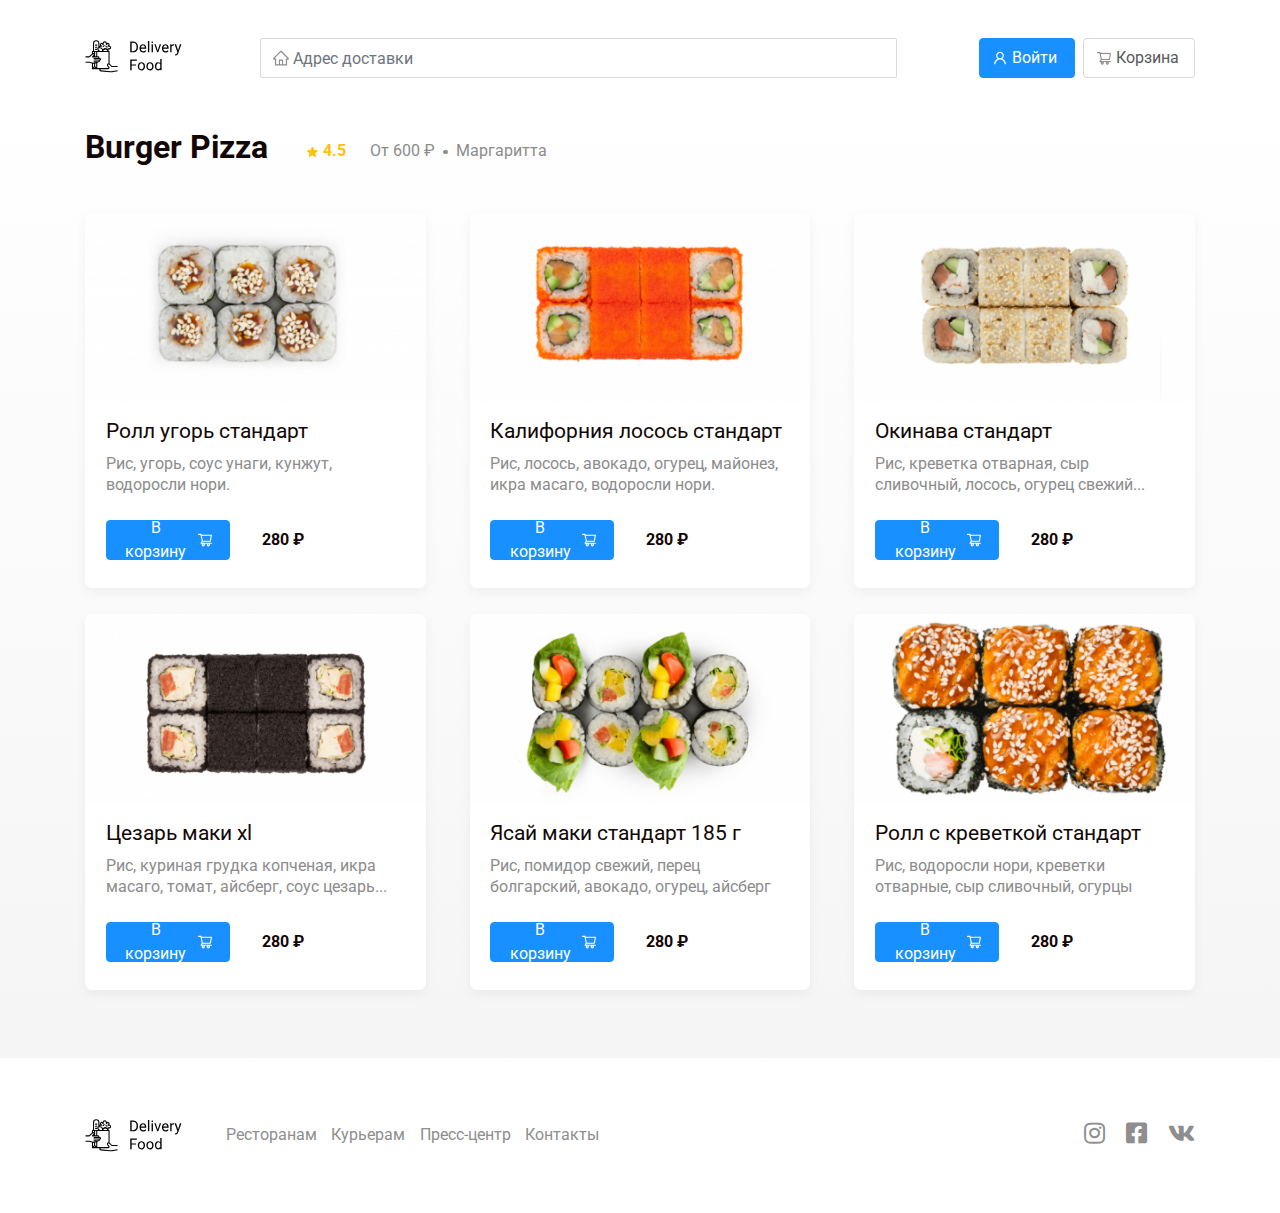
==== restaurant.html @ d3b2de1f "Merge pull request #4 from ilya-artdesigner/day3-two" ====
<!DOCTYPE html>
<html lang="en">
  <head>
    <meta charset="UTF-8" />
    <meta name="viewport" content="width=device-width, initial-scale=1.0" />
    <link
      rel="stylesheet"
      href="https://stackpath.bootstrapcdn.com/bootstrap/4.5.2/css/bootstrap.min.css"
    />
    <link rel="stylesheet" href="css/style.css" />
    <link
      href="https://fonts.googleapis.com/css2?family=Roboto:wght@400;700&display=swap"
      rel="stylesheet"
    />
    <link href="https://use.fontawesome.com/releases/v5.15.1/css/all.css" rel="stylesheet">
    <script
      src="https://code.jquery.com/jquery-3.5.1.slim.min.js"
      defer
    ></script>
    <script
      src="https://cdn.jsdelivr.net/npm/popper.js@1.16.1/dist/umd/popper.min.js"
      defer
    ></script>
    <script
      src="https://stackpath.bootstrapcdn.com/bootstrap/4.5.2/js/bootstrap.min.js"
      defer
    ></script>

    <title>Delivery food - доставка еды на дом</title>
  </head>
  <body>
    <article>
      <header class="container-xl">
        <div class="row">
          <div class="col">
            <nav class="d-flex flex-wrap justify-content-between menu">
              <a href="/" class="logo">
                <svg width="101" height="37" fill="none">
                  <path
                    d="M12.279 6.563h-2.14v1.07h2.14v-1.07zM12.279 8.702h-2.14v1.07h2.14v-1.07zM12.279 10.841h-2.14v1.07h2.14v-1.07zM19.766 7.098h-1.07a1.07 1.07 0 01-1.07 1.07v1.069a2.142 2.142 0 002.14-2.14zM22.44 9.771v-1.07a1.07 1.07 0 01-1.07-1.069H20.3a2.142 2.142 0 002.14 2.14z"
                    fill="#000"
                  />
                  <path
                    d="M28.055 33.05a10.17 10.17 0 01-2.738.123l-9.299-.846a.583.583 0 01.053-1.164h7.17a1.34 1.34 0 001.338-1.338v-.013c0-.28-.092-.554-.26-.779l-1.225-1.632a.603.603 0 01-.12-.36v-.091a.6.6 0 011.024-.424l2.342 2.341a.536.536 0 00.378.157h5.883v-1.07h-5.662l-2.184-2.185a1.701 1.701 0 00-.176-.152V13.515a.535.535 0 00-.535-.535h-.535v-1.604h.802a1.871 1.871 0 100-3.744h-.055a1.67 1.67 0 00-2.36-2.343 2.14 2.14 0 00-4.26 0 1.67 1.67 0 00-2.36 2.343h-.056c-.277 0-.552.062-.802.181v-2.32a3.209 3.209 0 10-6.418 0v7.487h-.534a.535.535 0 00-.535.535v2.352l-2.872 2.461H.513v1.07h3.744a.535.535 0 00.348-.129l3.1-2.657a1.76 1.76 0 011.143-.423.222.222 0 01.157.378l-1.918 1.918a.535.535 0 00.379.913h5.615a.267.267 0 010 .535H9.07a.535.535 0 000 1.07h5.615a.267.267 0 110 .534H9.07a.535.535 0 000 1.07h4.546a.267.267 0 010 .534H9.07a.535.535 0 100 1.07h2.64a.033.033 0 01.025.054.034.034 0 01-.02.012l-3.673.46-3.638-1.04a.534.534 0 00-.147-.02H.513v1.069h3.669l2.749.785v5.097h.001a.53.53 0 00.534.535h7.059a1.652 1.652 0 001.396 2.23l9.299.845a11.139 11.139 0 003.026-.135l4.45-.809-.19-1.052-4.451.809zM13.348 10.841a.535.535 0 01.535-.535h1.07a2.141 2.141 0 012.139 2.14.536.536 0 01-.535.534h-1.07a2.141 2.141 0 01-2.139-2.139zm1.872-2.14h1.337a.535.535 0 00.378-.912l-.802-.802a.599.599 0 11.848-.848l.802.802a.535.535 0 00.913-.378v-1.07a1.07 1.07 0 012.14 0v1.07a.535.535 0 00.912.378l.802-.802a.6.6 0 01.848.848l-.802.802a.534.534 0 00.378.913h1.337a.802.802 0 010 1.604h-1.337a.534.534 0 00-.534.535v.285a3.202 3.202 0 00-4.481.199 3.214 3.214 0 00-3.006-2.088h-.488a.804.804 0 01.755-.535zm7.152 4.28h-4.143a2.14 2.14 0 014.143 0zM9.07 5.492a2.14 2.14 0 114.278 0V9.33a1.607 1.607 0 00-1.07 1.512c0 .79.292 1.552.82 2.14H9.07V5.492zm1.07 8.557h1.07v4.278h-1.07V14.05zm-1.292 1.07c-.287 0-.573.044-.848.13v-1.2h1.07v1.09a1.295 1.295 0 00-.222-.02zm.222 2.895v.313h-.313l.313-.313zm1.07 7.537l1.07-.134v3.92l-1.07-1.07v-2.716zm-2.073.26l1.003-.126v2.582L8 29.338v-3.523a.545.545 0 00.067-.004zm.69 4.282l.848-.849.848.849H8.757zm3.522-4.906a1.104 1.104 0 00.534-.944v-.033h.803a1.338 1.338 0 001.305-1.625 1.337 1.337 0 00-.236-2.653h-.294a1.338 1.338 0 00-1.31-1.605h-.802V14.05h11.23v11.232a1.671 1.671 0 00-1.604 1.668v.091c0 .362.118.713.334 1.002l1.225 1.632a.23.23 0 01.046.137v.013a.268.268 0 01-.268.269H12.279v-4.906zM45.238 14.284V3.62h3.01c.928 0 1.748.205 2.461.616.713.41 1.262.993 1.648 1.75.39.757.588 1.626.593 2.607v.682c0 1.005-.195 1.887-.586 2.644a4.068 4.068 0 01-1.662 1.743c-.718.405-1.555.613-2.512.622h-2.952zm1.406-9.506v8.357h1.48c1.084 0 1.926-.337 2.526-1.011.606-.674.909-1.634.909-2.879v-.622c0-1.211-.286-2.151-.857-2.82-.567-.674-1.372-1.016-2.417-1.025h-1.641zm11.514 9.653c-1.075 0-1.949-.352-2.622-1.055-.674-.708-1.011-1.653-1.011-2.834v-.25c0-.785.149-1.486.447-2.101.302-.62.722-1.104 1.26-1.45a3.17 3.17 0 011.757-.528c1.03 0 1.831.34 2.403 1.018.57.679.856 1.65.856 2.915v.564H55.88c.02.781.246 1.414.681 1.897.44.479.996.718 1.67.718.478 0 .884-.098 1.216-.293.332-.195.622-.454.871-.776l.828.644c-.664 1.02-1.66 1.53-2.988 1.53zm-.169-7.105c-.547 0-1.006.2-1.377.601-.37.395-.6.952-.688 1.67h3.97v-.103c-.04-.688-.225-1.22-.557-1.596-.332-.381-.781-.572-1.348-.572zm6.306 6.958H62.94V3.034h1.355v11.25zm3.648 0h-1.355V6.36h1.355v7.924zM66.478 4.258c0-.22.066-.406.198-.557.136-.151.337-.227.6-.227.264 0 .464.076.601.227a.8.8 0 01.205.557c0 .22-.068.402-.205.549-.137.146-.337.22-.6.22-.264 0-.465-.074-.601-.22a.79.79 0 01-.198-.55zm6.255 8.188l1.963-6.086h1.384l-2.842 7.924h-1.032L69.335 6.36h1.384l2.014 6.086zm7.837 1.985c-1.074 0-1.948-.352-2.622-1.055-.674-.708-1.011-1.653-1.011-2.834v-.25c0-.785.149-1.486.447-2.101.302-.62.722-1.104 1.26-1.45a3.169 3.169 0 011.757-.528c1.03 0 1.831.34 2.403 1.018.571.679.857 1.65.857 2.915v.564h-5.369c.02.781.247 1.414.681 1.897.44.479.996.718 1.67.718.479 0 .884-.098 1.216-.293.332-.195.622-.454.872-.776l.827.644c-.664 1.02-1.66 1.53-2.988 1.53zM80.4 7.326c-.546 0-1.005.2-1.377.601-.37.395-.6.952-.688 1.67h3.97v-.103c-.04-.688-.225-1.22-.557-1.596-.332-.381-.781-.572-1.348-.572zm8.665.25a4.06 4.06 0 00-.667-.052c-.888 0-1.491.379-1.809 1.135v5.625h-1.355V6.36h1.319l.022.915c.444-.708 1.074-1.062 1.89-1.062.263 0 .463.034.6.103v1.26zm3.977 4.724l1.846-5.94h1.45l-3.186 9.147c-.493 1.319-1.277 1.978-2.351 1.978l-.257-.022-.505-.095v-1.099l.366.03c.46 0 .816-.093 1.07-.279.258-.185.47-.525.637-1.018l.3-.806-2.827-7.836h1.48l1.977 5.94zM51.119 27.575h-4.475v4.71h-1.406V21.62h6.606v1.158h-5.2v3.647h4.475v1.15zm1.677.674c0-.777.152-1.475.455-2.095.307-.62.732-1.099 1.274-1.436.547-.336 1.17-.505 1.868-.505 1.079 0 1.95.374 2.614 1.12.67.748 1.004 1.741 1.004 2.982v.095c0 .771-.15 1.465-.447 2.08a3.338 3.338 0 01-1.267 1.428c-.547.342-1.177.513-1.89.513-1.074 0-1.946-.374-2.614-1.12-.665-.748-.997-1.737-.997-2.967v-.095zm1.363.16c0 .88.202 1.585.608 2.118.41.532.957.798 1.64.798.689 0 1.236-.269 1.64-.806.406-.542.609-1.299.609-2.27 0-.87-.208-1.572-.623-2.11-.41-.542-.957-.813-1.64-.813-.67 0-1.209.267-1.62.799-.41.532-.614 1.294-.614 2.285zm7.192-.16c0-.777.151-1.475.454-2.095.308-.62.733-1.099 1.275-1.436.547-.336 1.169-.505 1.867-.505 1.08 0 1.95.374 2.615 1.12.669.748 1.003 1.741 1.003 2.982v.095c0 .771-.148 1.465-.446 2.08a3.338 3.338 0 01-1.267 1.428c-.547.342-1.177.513-1.89.513-1.074 0-1.946-.374-2.615-1.12-.664-.748-.996-1.737-.996-2.967v-.095zm1.362.16c0 .88.203 1.585.608 2.118.41.532.957.798 1.64.798.69 0 1.236-.269 1.642-.806.405-.542.607-1.299.607-2.27 0-.87-.207-1.572-.622-2.11-.41-.542-.957-.813-1.64-.813-.67 0-1.21.267-1.62.799-.41.532-.615 1.294-.615 2.285zm7.222-.153c0-1.216.288-2.192.864-2.93.576-.742 1.33-1.113 2.263-1.113.928 0 1.663.317 2.205.952v-4.13h1.355v11.25h-1.245l-.066-.85c-.542.664-1.296.996-2.263.996-.918 0-1.668-.376-2.249-1.128-.576-.752-.864-1.733-.864-2.944v-.103zm1.355.154c0 .898.186 1.601.557 2.11.37.507.884.761 1.538.761.86 0 1.487-.386 1.882-1.157v-3.64c-.405-.748-1.028-1.121-1.868-1.121-.664 0-1.181.256-1.552.769s-.557 1.272-.557 2.278z"
                    fill="#000"
                  />
                </svg>
              </a>
              <input
                class="form-control input input-address"
                type="text"
                placeholder="Адрес доставки"
              />
              <div class="d-flex justify-content-between">
                <button class="btn btn-primary">
                  <img src="./img/user.svg" alt="user-icon" class="icon" /><span class="btn-caption">Войти</span>
                </button>
                <button class="btn btn-outline-secondary">
                  <img
                    src="./img/cart.svg"
                    alt="cart-icon"
                    class="icon"
                  /><span class="btn-caption">Корзина</span>
                </button>
              </div>
            </nav>
          </div>
        </div>
      </header>
      <main>
        <div class="container-xl">
          <div class="row">
            <div class="col">
              <section class="restaurants">
                <header class="d-flex flex-wrap align-items-center restaurant-menu">
                  <h1>Burger Pizza</h1>
                  <span class="d-flex align-items-center rating">
                    <img src="./img/star.svg" alt="star" />
                    4.5
                  </span>     
                  <span class="price">От 600 ₽</span>
                  <p class="category">Маргаритта</p>   
                </header>
                <section class="cards d-flex flex-wrap justify-content-between">
                  <article class="item-card">
                    <img class="good-img" src="./img/menu-card-1.png" alt="" />
                    <div class="item-box">
                      <header class="d-flex flex-column">
                        <h2 class="good-name">Ролл угорь стандарт</h2>
                        <p class="good-descr">Рис, угорь, соус унаги, кунжут, водоросли нори.</p>
                      </header>
                      <section class="d-flex flex-wrap align-items-center goods-info">
                        <button class="btn btn-primary">В корзину <img src="./img/cart-alt.svg" alt="cart-icon" class="icon" /></button>
                        <span class="menu-price">280 ₽</span>
                      </section>
                    </div>
                  </article>
                  <article class="item-card">
                    <img class="good-img" src="./img/menu-card-2.png" alt="" />
                    <div class="item-box">
                      <header class="d-flex flex-column">
                        <h2 class="good-name">Калифорния лосось стандарт</h2>
                        <p class="good-descr">Рис, лосось, авокадо, огурец, майонез, икра масаго, водоросли нори.</p>
                      </header>
                      <section class="d-flex flex-wrap align-items-center goods-info">
                        <button class="btn btn-primary">В корзину <img src="./img/cart-alt.svg" alt="cart-icon" class="icon" /></button>
                        <span class="menu-price">280 ₽</span>
                      </section>
                    </div>
                  </article>
                  <article class="item-card">
                    <img class="good-img" src="./img/menu-card-3.png" alt="" />
                    <div class="item-box">
                      <header class="d-flex flex-column">
                        <h2 class="good-name">Окинава стандарт</h2>
                        <p class="good-descr">Рис, креветка отварная, сыр сливочный, лосось, огурец свежий...</p>
                      </header>
                      <section class="d-flex flex-wrap align-items-center goods-info">
                        <button class="btn btn-primary">В корзину <img src="./img/cart-alt.svg" alt="cart-icon" class="icon" /></button>
                        <span class="menu-price">280 ₽</span>
                      </section>
                    </div>
                  </article>
                  <article class="item-card">
                    <img class="good-img" src="./img/menu-card-4.png" alt="" />
                    <div class="item-box">
                      <header class="d-flex flex-column">
                        <h2 class="good-name">Цезарь маки хl</h2>
                        <p class="good-descr">Рис, куриная грудка копченая, икра масаго, томат, айсберг, соус цезарь...</p>
                      </header>
                      <section class="d-flex flex-wrap align-items-center goods-info">
                        <button class="btn btn-primary">В корзину <img src="./img/cart-alt.svg" alt="cart-icon" class="icon" /></button>
                        <span class="menu-price">280 ₽</span>
                      </section>
                    </div>
                  </article>
                  <article class="item-card">
                    <img class="good-img" src="./img/menu-card-5.png" alt="" />
                    <div class="item-box">
                      <header class="d-flex flex-column">
                        <h2 class="good-name">Ясай маки стандарт 185 г</h2>
                        <p class="good-descr">Рис, помидор свежий, перец болгарский, авокадо, огурец, айсберг</p>
                      </header>
                      <section class="d-flex flex-wrap align-items-center goods-info">
                        <button class="btn btn-primary">В корзину <img src="./img/cart-alt.svg" alt="cart-icon" class="icon" /></button>
                        <span class="menu-price">280 ₽</span>
                      </section>
                    </div>
                  </article>
                  <article class="item-card">
                    <img class="good-img" src="./img/menu-card-6.png" alt="" />
                    <div class="item-box">
                      <header class="d-flex flex-column">
                        <h2 class="good-name">Ролл с креветкой стандарт</h2>
                        <p class="good-descr">Рис, водоросли нори, креветки отварные, сыр сливочный, огурцы</p>
                      </header>
                      <section class="d-flex flex-wrap align-items-center goods-info">
                        <button class="btn btn-primary">В корзину <img src="./img/cart-alt.svg" alt="cart-icon" class="icon" /></button>
                        <span class="menu-price">280 ₽</span>
                      </section>
                    </div>
                  </article>
                </section>
              </section>
            </div>
          </div>
        </div>
      </main>
      <footer class="container-xl">
        <div class="row">
          <div class="col">
            <div class="d-flex flex-wrap justify-content-between align-items-center">
              <nav class="d-inline-flex flex-wrap align-items-center footer-nav">
                <a href="/" class="logo">
                  <svg width="101" height="37" fill="none">
                    <path
                      d="M12.279 6.563h-2.14v1.07h2.14v-1.07zM12.279 8.702h-2.14v1.07h2.14v-1.07zM12.279 10.841h-2.14v1.07h2.14v-1.07zM19.766 7.098h-1.07a1.07 1.07 0 01-1.07 1.07v1.069a2.142 2.142 0 002.14-2.14zM22.44 9.771v-1.07a1.07 1.07 0 01-1.07-1.069H20.3a2.142 2.142 0 002.14 2.14z"
                      fill="#000" />
                    <path
                      d="M28.055 33.05a10.17 10.17 0 01-2.738.123l-9.299-.846a.583.583 0 01.053-1.164h7.17a1.34 1.34 0 001.338-1.338v-.013c0-.28-.092-.554-.26-.779l-1.225-1.632a.603.603 0 01-.12-.36v-.091a.6.6 0 011.024-.424l2.342 2.341a.536.536 0 00.378.157h5.883v-1.07h-5.662l-2.184-2.185a1.701 1.701 0 00-.176-.152V13.515a.535.535 0 00-.535-.535h-.535v-1.604h.802a1.871 1.871 0 100-3.744h-.055a1.67 1.67 0 00-2.36-2.343 2.14 2.14 0 00-4.26 0 1.67 1.67 0 00-2.36 2.343h-.056c-.277 0-.552.062-.802.181v-2.32a3.209 3.209 0 10-6.418 0v7.487h-.534a.535.535 0 00-.535.535v2.352l-2.872 2.461H.513v1.07h3.744a.535.535 0 00.348-.129l3.1-2.657a1.76 1.76 0 011.143-.423.222.222 0 01.157.378l-1.918 1.918a.535.535 0 00.379.913h5.615a.267.267 0 010 .535H9.07a.535.535 0 000 1.07h5.615a.267.267 0 110 .534H9.07a.535.535 0 000 1.07h4.546a.267.267 0 010 .534H9.07a.535.535 0 100 1.07h2.64a.033.033 0 01.025.054.034.034 0 01-.02.012l-3.673.46-3.638-1.04a.534.534 0 00-.147-.02H.513v1.069h3.669l2.749.785v5.097h.001a.53.53 0 00.534.535h7.059a1.652 1.652 0 001.396 2.23l9.299.845a11.139 11.139 0 003.026-.135l4.45-.809-.19-1.052-4.451.809zM13.348 10.841a.535.535 0 01.535-.535h1.07a2.141 2.141 0 012.139 2.14.536.536 0 01-.535.534h-1.07a2.141 2.141 0 01-2.139-2.139zm1.872-2.14h1.337a.535.535 0 00.378-.912l-.802-.802a.599.599 0 11.848-.848l.802.802a.535.535 0 00.913-.378v-1.07a1.07 1.07 0 012.14 0v1.07a.535.535 0 00.912.378l.802-.802a.6.6 0 01.848.848l-.802.802a.534.534 0 00.378.913h1.337a.802.802 0 010 1.604h-1.337a.534.534 0 00-.534.535v.285a3.202 3.202 0 00-4.481.199 3.214 3.214 0 00-3.006-2.088h-.488a.804.804 0 01.755-.535zm7.152 4.28h-4.143a2.14 2.14 0 014.143 0zM9.07 5.492a2.14 2.14 0 114.278 0V9.33a1.607 1.607 0 00-1.07 1.512c0 .79.292 1.552.82 2.14H9.07V5.492zm1.07 8.557h1.07v4.278h-1.07V14.05zm-1.292 1.07c-.287 0-.573.044-.848.13v-1.2h1.07v1.09a1.295 1.295 0 00-.222-.02zm.222 2.895v.313h-.313l.313-.313zm1.07 7.537l1.07-.134v3.92l-1.07-1.07v-2.716zm-2.073.26l1.003-.126v2.582L8 29.338v-3.523a.545.545 0 00.067-.004zm.69 4.282l.848-.849.848.849H8.757zm3.522-4.906a1.104 1.104 0 00.534-.944v-.033h.803a1.338 1.338 0 001.305-1.625 1.337 1.337 0 00-.236-2.653h-.294a1.338 1.338 0 00-1.31-1.605h-.802V14.05h11.23v11.232a1.671 1.671 0 00-1.604 1.668v.091c0 .362.118.713.334 1.002l1.225 1.632a.23.23 0 01.046.137v.013a.268.268 0 01-.268.269H12.279v-4.906zM45.238 14.284V3.62h3.01c.928 0 1.748.205 2.461.616.713.41 1.262.993 1.648 1.75.39.757.588 1.626.593 2.607v.682c0 1.005-.195 1.887-.586 2.644a4.068 4.068 0 01-1.662 1.743c-.718.405-1.555.613-2.512.622h-2.952zm1.406-9.506v8.357h1.48c1.084 0 1.926-.337 2.526-1.011.606-.674.909-1.634.909-2.879v-.622c0-1.211-.286-2.151-.857-2.82-.567-.674-1.372-1.016-2.417-1.025h-1.641zm11.514 9.653c-1.075 0-1.949-.352-2.622-1.055-.674-.708-1.011-1.653-1.011-2.834v-.25c0-.785.149-1.486.447-2.101.302-.62.722-1.104 1.26-1.45a3.17 3.17 0 011.757-.528c1.03 0 1.831.34 2.403 1.018.57.679.856 1.65.856 2.915v.564H55.88c.02.781.246 1.414.681 1.897.44.479.996.718 1.67.718.478 0 .884-.098 1.216-.293.332-.195.622-.454.871-.776l.828.644c-.664 1.02-1.66 1.53-2.988 1.53zm-.169-7.105c-.547 0-1.006.2-1.377.601-.37.395-.6.952-.688 1.67h3.97v-.103c-.04-.688-.225-1.22-.557-1.596-.332-.381-.781-.572-1.348-.572zm6.306 6.958H62.94V3.034h1.355v11.25zm3.648 0h-1.355V6.36h1.355v7.924zM66.478 4.258c0-.22.066-.406.198-.557.136-.151.337-.227.6-.227.264 0 .464.076.601.227a.8.8 0 01.205.557c0 .22-.068.402-.205.549-.137.146-.337.22-.6.22-.264 0-.465-.074-.601-.22a.79.79 0 01-.198-.55zm6.255 8.188l1.963-6.086h1.384l-2.842 7.924h-1.032L69.335 6.36h1.384l2.014 6.086zm7.837 1.985c-1.074 0-1.948-.352-2.622-1.055-.674-.708-1.011-1.653-1.011-2.834v-.25c0-.785.149-1.486.447-2.101.302-.62.722-1.104 1.26-1.45a3.169 3.169 0 011.757-.528c1.03 0 1.831.34 2.403 1.018.571.679.857 1.65.857 2.915v.564h-5.369c.02.781.247 1.414.681 1.897.44.479.996.718 1.67.718.479 0 .884-.098 1.216-.293.332-.195.622-.454.872-.776l.827.644c-.664 1.02-1.66 1.53-2.988 1.53zM80.4 7.326c-.546 0-1.005.2-1.377.601-.37.395-.6.952-.688 1.67h3.97v-.103c-.04-.688-.225-1.22-.557-1.596-.332-.381-.781-.572-1.348-.572zm8.665.25a4.06 4.06 0 00-.667-.052c-.888 0-1.491.379-1.809 1.135v5.625h-1.355V6.36h1.319l.022.915c.444-.708 1.074-1.062 1.89-1.062.263 0 .463.034.6.103v1.26zm3.977 4.724l1.846-5.94h1.45l-3.186 9.147c-.493 1.319-1.277 1.978-2.351 1.978l-.257-.022-.505-.095v-1.099l.366.03c.46 0 .816-.093 1.07-.279.258-.185.47-.525.637-1.018l.3-.806-2.827-7.836h1.48l1.977 5.94zM51.119 27.575h-4.475v4.71h-1.406V21.62h6.606v1.158h-5.2v3.647h4.475v1.15zm1.677.674c0-.777.152-1.475.455-2.095.307-.62.732-1.099 1.274-1.436.547-.336 1.17-.505 1.868-.505 1.079 0 1.95.374 2.614 1.12.67.748 1.004 1.741 1.004 2.982v.095c0 .771-.15 1.465-.447 2.08a3.338 3.338 0 01-1.267 1.428c-.547.342-1.177.513-1.89.513-1.074 0-1.946-.374-2.614-1.12-.665-.748-.997-1.737-.997-2.967v-.095zm1.363.16c0 .88.202 1.585.608 2.118.41.532.957.798 1.64.798.689 0 1.236-.269 1.64-.806.406-.542.609-1.299.609-2.27 0-.87-.208-1.572-.623-2.11-.41-.542-.957-.813-1.64-.813-.67 0-1.209.267-1.62.799-.41.532-.614 1.294-.614 2.285zm7.192-.16c0-.777.151-1.475.454-2.095.308-.62.733-1.099 1.275-1.436.547-.336 1.169-.505 1.867-.505 1.08 0 1.95.374 2.615 1.12.669.748 1.003 1.741 1.003 2.982v.095c0 .771-.148 1.465-.446 2.08a3.338 3.338 0 01-1.267 1.428c-.547.342-1.177.513-1.89.513-1.074 0-1.946-.374-2.615-1.12-.664-.748-.996-1.737-.996-2.967v-.095zm1.362.16c0 .88.203 1.585.608 2.118.41.532.957.798 1.64.798.69 0 1.236-.269 1.642-.806.405-.542.607-1.299.607-2.27 0-.87-.207-1.572-.622-2.11-.41-.542-.957-.813-1.64-.813-.67 0-1.21.267-1.62.799-.41.532-.615 1.294-.615 2.285zm7.222-.153c0-1.216.288-2.192.864-2.93.576-.742 1.33-1.113 2.263-1.113.928 0 1.663.317 2.205.952v-4.13h1.355v11.25h-1.245l-.066-.85c-.542.664-1.296.996-2.263.996-.918 0-1.668-.376-2.249-1.128-.576-.752-.864-1.733-.864-2.944v-.103zm1.355.154c0 .898.186 1.601.557 2.11.37.507.884.761 1.538.761.86 0 1.487-.386 1.882-1.157v-3.64c-.405-.748-1.028-1.121-1.868-1.121-.664 0-1.181.256-1.552.769s-.557 1.272-.557 2.278z"
                      fill="#000" />
                  </svg>
                </a>
                <ul class="d-inline-flex nav-links">
                  <li>
                    <a class="nav-link" href="#"  role="button">Ресторанам</a>
                  </li>
                  <li>
                    <a class="nav-link" href="#" role="button">Курьерам</a>
                  </li>
                  <li>
                    <a class="nav-link" href="#" role="button">Пресс-центр</a>
                  </li>
                  <li>
                    <a class="nav-link" href="#" role="button">Контакты</a>
                  </li>
                </ul>
              </nav>
              <div class="d-flex justify-content-between social">
                <a href="https://www.instagram.com/" target="_blank"><i class="fab fa-instagram"></i></a>
                <a href="https://www.facebook.com/" target="_blank"><i class="fab fa-facebook-square"></i></a>
                <a href="https://vk.com/" target="_blank"><i class="fab fa-vk"></i></a>
              </div>
            </div>
          </div>
        </div>
      </footer>
    </article>
  </body>
</html>
---- css/style.css ----
* {
  box-sizing: border-box;
}

.body {
  font-size: 18px;
  font-family: "Roboto", sans-serif;
}

p {
  margin: 0;
}

.item-card a {
  text-decoration: none;
}

.menu {
  margin-top: 2.4rem;
}

.input {
  color: #bfbfbf;
  background: #ffffff;
  border: 0.06rem solid #d9d9d9;
  box-sizing: border-box;
  border-radius: 0.12rem;
  font-size: 1rem;
  line-height: 1.5rem;
  padding-left: 2rem;
  padding-right: 0.75rem;
}

.input-address {
  height: 2.5rem;
  flex: 0.8;
  background: url("../img/home.svg") left 0.68rem center no-repeat;
}

.btn {
  margin-left: 0.5rem;
  display: flex;
  align-items: center;
}

.input:focus {
  color: #343a40;
  box-shadow: none;
  border-color: #d9d9d9;
}

.btn-primary {
  width: 6rem;
  height: 2.5rem;
  background-color: #1890ff;
  border-color: #1890ff;
}

.btn-primary:hover,
.btn-primary:active,
.btn-primary:focus {
  background-color: #1890ff;
  border-color: #1890ff;
  color: #ffffff;
  box-shadow: none;
}

.btn-outline-secondary {
  border-color: #d9d9d9;
  background-color: inherit;
  width: 7rem;
  height: 2.5rem;
  color: #595959;
}

.btn-outline-secondary:hover,
.btn-outline-secondary:active,
.btn-outline-secondary:focus {
  background-color: inherit;
  border-color: #d9d9d9;
  color: #595959;
  box-shadow: none;
}

main:first-of-type {
  background: linear-gradient(
    180deg,
    rgba(245, 245, 245, 0) 1.04%,
    #f5f5f5 100%
  );
}

.icon {
  padding-right: 0.25rem;
}

.promo {
  display: block;
  margin-top: 2.2rem;
  height: 16.6rem;
  background: #fff1b8 url("../img/banner.png") no-repeat center right -12.5rem /
    45rem;
  color: #302c34;
  border-radius: 0.5rem;
}

.promo-text {
  padding: 3.7rem 0 3.7rem 3.8rem;
}

.promo-text h1 {
  font-size: 2.1rem;
  margin-bottom: 0.8rem;
  font-weight: 700;
  line-height: 2.5rem;
  width: 24rem;
}

.promo-text p {
  font-size: 1.3rem;
  line-height: 1.5rem;
  font-weight: 400;
  width: 27rem;
}

.restaurants {
  margin-top: 3.1rem;
  margin-bottom: 2.6rem;
}

.restaurants h1 {
  font-size: 2rem;
  font-weight: 700;
  color: #120706;
  flex-basis: 20%;
}

.input-goods {
  width: 17rem;
  background: url("../img/search.svg") left 0.68rem center no-repeat;
  font-size: 0.8rem;
  height: 1.8rem;
}

.item-card {
  flex-basis: 30.7%;
  background: #ffffff;
  box-shadow: 0rem 0.25rem 0.75rem rgba(0, 0, 0, 0.05);
  border-radius: 0.43rem;
  margin-bottom: 1.6rem;
  overflow: hidden;
}

@media screen and (max-width: 992px) {
  .item-card {
    flex-basis: 48%;
  }
}

.item-card .good-img {
  width: 100%;
  height: auto;
  object-fit: cover;
}

.cards {
  margin-top: 2.4rem;
}

.item-card .item-box {
  padding: 1.1rem 1.3rem 1.8rem 1.3rem;
  color: #8c8c8c;
}

.item-card header h2 {
  font-size: 1.3rem;
  font-weight: 700;
  color: #120706;
}

.time-box {
  width: 3rem;
  height: 1.2rem;
  font-size: 0.6rem;
  line-height: 1.1rem;
  background: #262626;
  border-radius: 0.12rem;
  color: #ffffff;
}

.price,
.category {
  color: #8c8c8c;
}

.price::after {
  display: inline-block;
  content: "";
  width: 0.3rem;
  height: 0.3rem;
  border-radius: 50%;
  margin-right: 0.5rem;
  margin-left: 0.5rem;
  vertical-align: middle;
  background-color: #8c8c8c;
}

.rating {
  color: #ffc107;
  font-weight: 700;
  margin-right: 1.5rem;
}

.rating img {
  width: 0.7rem;
  height: 0.7rem;
  margin-right: 0.3rem;
}

.category {
  text-overflow: ellipsis;
  overflow: hidden;
  white-space: nowrap;
}

footer {
  padding: 3.7rem 0;
}

.nav-links li {
  list-style-type: none;
}

.nav-links li:not(:last-child) {
  margin-right: 0.9rem;
}

.nav-link,
.social a {
  color: #8e8e8e;
}

ul {
  margin: 0;
}

.nav-link:hover,
.social a:hover {
  color: #595959;
}

.social a > i {
  font-size: 1.5rem;
}

.social a {
  margin-left: 1.3rem;
}

.nav-link {
  padding: 0;
}

.restaurant-menu .goods-info {
  margin-left: 30px;
}

.goods-info .btn {
  width: 7.75rem;
  margin-left: 0;
}

.menu-price {
  margin-left: 2rem;
  font-weight: 700;
  color: #120706;
}

.item-card .good-name {
  flex: 40%;
  font-weight: 400;
  margin-bottom: 0.6rem;
}

.good-descr {
  flex: 100%;
  margin-bottom: 1.5rem;
  line-height: 1.3rem;
}

.goods-info .icon {
  padding-left: 0.25rem;
}

@media screen and (max-width: 1200px) {
  .promo {
    background: #fff1b8 url("../img/banner.png") no-repeat center right -12.5rem /
      40rem;
  }
}

@media screen and (max-width: 1024px) {
  .restaurant-menu h1 {
    flex-basis: 23%;
  }
}

@media screen and (max-width: 960px) {
  .promo {
    background: #fff1b8 url("../img/banner.png") no-repeat center right -12.5rem /
      32rem;
  }
  .restaurant-menu h1 {
    flex-basis: 23%;
  }
}

@media screen and (max-width: 868px) {
  .promo {
    background: #fff1b8 url("../img/banner.png") no-repeat top -7rem right -12.5rem /
      28rem;
  }
  .restaurant-menu h1 {
    flex-basis: 25%;
  }
}

@media screen and (max-width: 790px) and (min-width: 570px) {
  .promo {
    background: #fff1b8 url("../img/banner.png") no-repeat top -7rem right -12.5rem /
      24.5rem;
  }
  .promo-text {
    padding: 3.7rem 0 3.7rem 1.8rem;
  }
  .restaurant-menu h1 {
    flex-basis: 30%;
  }
  .promo-text p {
    font-size: 1rem;
    line-height: 1.4rem;
    width: 22rem;
  }

  .promo-text h1 {
    font-size: 1.9rem;
    margin-bottom: 0.6rem;
    line-height: 2.5rem;
    width: 23rem;
  }
}

@media screen and (max-width: 668px) {
  .input-address {
    order: 3;
    flex: 100%;
    margin-top: 1.5rem;
  }
  .promo-text h1 {
    font-size: 1.7rem;
    font-weight: 700;
    line-height: 1.8rem;
    width: 19rem;
  }
  .promo-text p {
    font-size: 1rem;
    line-height: 1.3rem;
    width: 21rem;
  }
  .rating {
    flex-basis: 10%;
  }
  .restaurants h1 {
    font-size: 1.6rem;
  }
}

@media screen and (max-width: 576px) {
  .input {
    height: 2.5rem;
  }
  .restaurants h1 {
    font-size: 1.6rem;
    flex: 100%;
    margin-bottom: 1.2rem;
  }
  .promo {
    background-image: none;
  }
  .promo-text {
    padding: 3.7rem;
  }
  .footer-nav {
    flex: 100%;
    margin-bottom: 1rem;
  }
  footer .logo {
    flex: 1;
    margin-left: 2rem;
  }
  .nav-links {
    flex-wrap: wrap;
    flex-basis: 70%;
  }
  .nav-links li:not(:last-child) {
    margin-right: 1.9rem;
    margin-bottom: 0.5rem;
  }
  .social {
    margin-left: 2rem;
  }
  .social a:first-child {
    margin-left: 0;
  }
}

@media screen and (max-width: 480px) {
  .btn-caption {
    display: none;
  }
  .btn {
    width: 3rem;
  }
  .icon {
    padding: 0;
    margin: 0 auto;
  }
  .item-card {
    flex: 100%;
    margin-bottom: 2.5rem;
  }
  .item-card .good-img {
    height: 14rem;
  }
  .promo-text {
    padding: 4.4rem 0.9rem;
  }
  .promo-text h1 {
    font-size: 1.7rem;
    line-height: 2.2rem;
    width: 20rem;
  }
  .promo-text p {
    font-size: 1rem;
    line-height: 1.4rem;
    width: 21rem;
  }
  .input-goods {
    flex: 100%;
    font-size: 0.9rem;
  }
  .time-box {
    width: 3.6rem;
    height: 1.5rem;
    font-size: 0.7rem;
    line-height: 1.4rem;
    background: #262626;
    border-radius: 0.12rem;
    color: #ffffff;
  }
  footer .logo {
    flex: 100%;
    margin-bottom: 16px;
  }
  .nav-links {
    flex-wrap: wrap;
    flex-basis: 50%;
    margin-bottom: 8px;
  }
  restaurant-menu h1 {
    font-size: 1.6rem;
    flex-basis: 45%;
    margin-bottom: 1.2rem;
  }
}

@media screen and (max-width: 380px) {
  .promo-text {
    padding: 4.4rem 1.5rem;
  }
  .promo-text h1 {
    font-size: 1.6rem;
    line-height: 1.9rem;
    width: 18rem;
  }
  .promo-text p {
    font-size: 1rem;
    line-height: 1.4rem;
    width: 16rem;
  }
  .nav-links {
    flex-wrap: wrap;
    flex-basis: 60%;
    margin-bottom: 8px;
  }
}

@media screen and (max-width: 360px) {
  .promo-text {
    padding: 4.4rem 1.1rem;
  }
  .promo-text h1 {
    font-size: 1.5rem;
    line-height: 1.9rem;
    width: 16rem;
  }
}
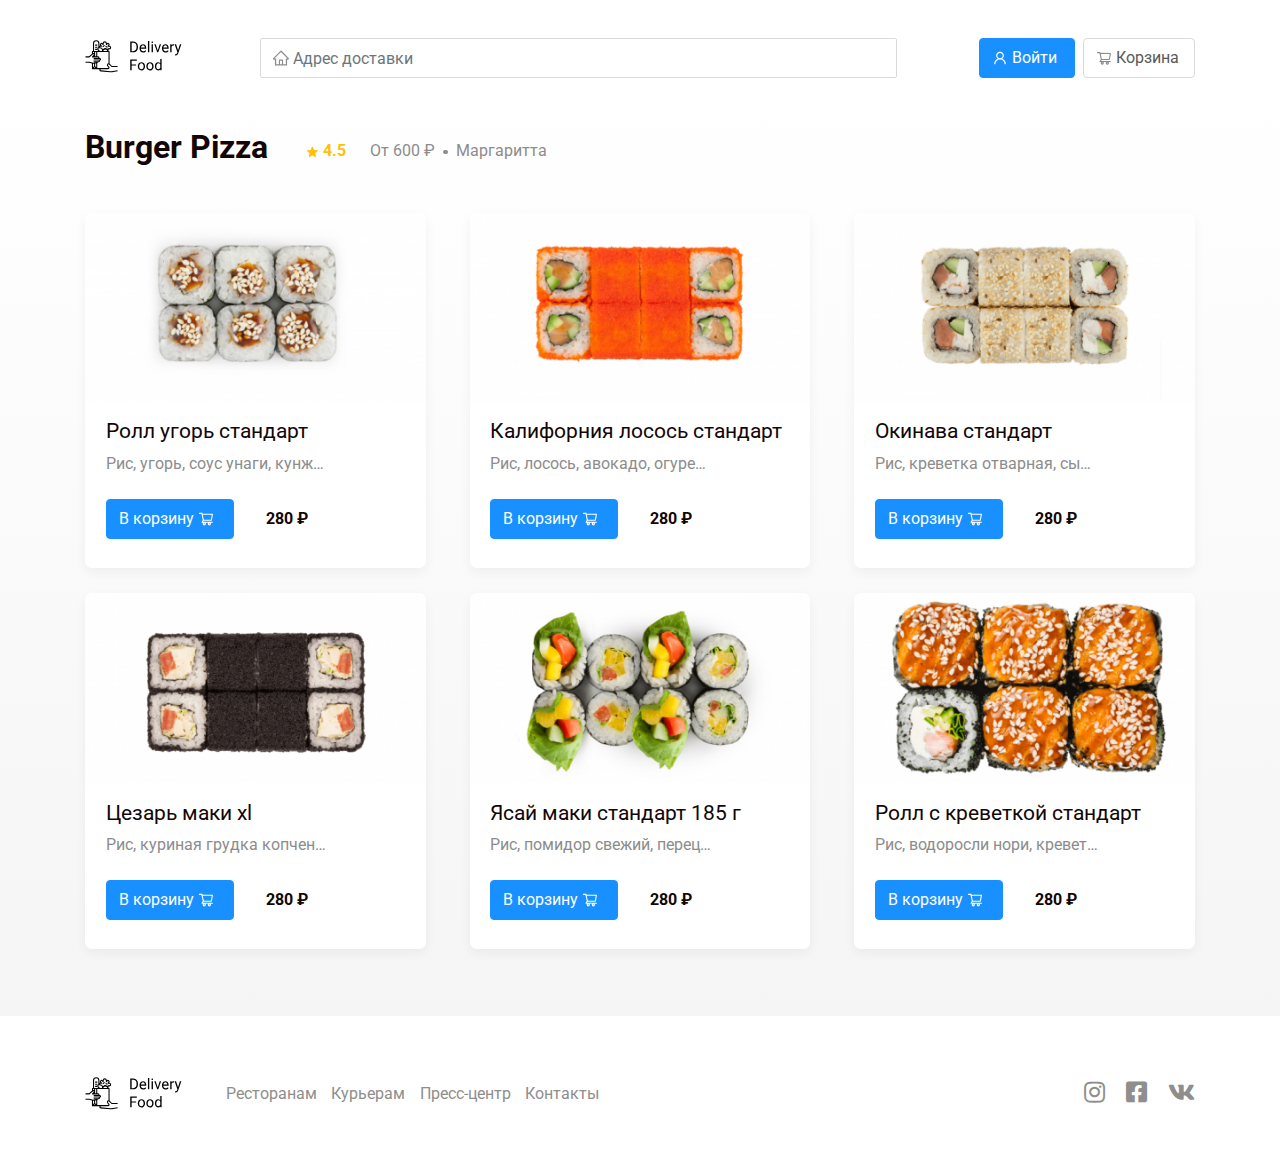
==== commit ab076e98: "fix #11 and fix #13" ====
--- a/restaurant.html
+++ b/restaurant.html
@@ -34,7 +34,7 @@
         <div class="row">
           <div class="col">
             <nav class="d-flex flex-wrap justify-content-between menu">
-              <a href="/" class="logo">
+              <a href="https://ilya-artdesigner.github.io/delivery-food/index.html" class="logo"> <!-- change to /page on own host -->
                 <svg width="101" height="37" fill="none">
                   <path
                     d="M12.279 6.563h-2.14v1.07h2.14v-1.07zM12.279 8.702h-2.14v1.07h2.14v-1.07zM12.279 10.841h-2.14v1.07h2.14v-1.07zM19.766 7.098h-1.07a1.07 1.07 0 01-1.07 1.07v1.069a2.142 2.142 0 002.14-2.14zM22.44 9.771v-1.07a1.07 1.07 0 01-1.07-1.069H20.3a2.142 2.142 0 002.14 2.14z"
@@ -102,7 +102,7 @@
                         <h2 class="good-name">Калифорния лосось стандарт</h2>
                         <p class="good-descr">Рис, лосось, авокадо, огурец, майонез, икра масаго, водоросли нори.</p>
                       </header>
-                      <section class="d-flex flex-wrap align-items-center goods-info">
+                      <section class="d-flex align-items-center goods-info">
                         <button class="btn btn-primary">В корзину <img src="./img/cart-alt.svg" alt="cart-icon" class="icon" /></button>
                         <span class="menu-price">280 ₽</span>
                       </section>
@@ -115,7 +115,7 @@
                         <h2 class="good-name">Окинава стандарт</h2>
                         <p class="good-descr">Рис, креветка отварная, сыр сливочный, лосось, огурец свежий...</p>
                       </header>
-                      <section class="d-flex flex-wrap align-items-center goods-info">
+                      <section class="d-flex align-items-center goods-info">
                         <button class="btn btn-primary">В корзину <img src="./img/cart-alt.svg" alt="cart-icon" class="icon" /></button>
                         <span class="menu-price">280 ₽</span>
                       </section>
@@ -128,7 +128,7 @@
                         <h2 class="good-name">Цезарь маки хl</h2>
                         <p class="good-descr">Рис, куриная грудка копченая, икра масаго, томат, айсберг, соус цезарь...</p>
                       </header>
-                      <section class="d-flex flex-wrap align-items-center goods-info">
+                      <section class="d-flex align-items-center goods-info">
                         <button class="btn btn-primary">В корзину <img src="./img/cart-alt.svg" alt="cart-icon" class="icon" /></button>
                         <span class="menu-price">280 ₽</span>
                       </section>
@@ -141,7 +141,7 @@
                         <h2 class="good-name">Ясай маки стандарт 185 г</h2>
                         <p class="good-descr">Рис, помидор свежий, перец болгарский, авокадо, огурец, айсберг</p>
                       </header>
-                      <section class="d-flex flex-wrap align-items-center goods-info">
+                      <section class="d-flex align-items-center goods-info">
                         <button class="btn btn-primary">В корзину <img src="./img/cart-alt.svg" alt="cart-icon" class="icon" /></button>
                         <span class="menu-price">280 ₽</span>
                       </section>
@@ -154,7 +154,7 @@
                         <h2 class="good-name">Ролл с креветкой стандарт</h2>
                         <p class="good-descr">Рис, водоросли нори, креветки отварные, сыр сливочный, огурцы</p>
                       </header>
-                      <section class="d-flex flex-wrap align-items-center goods-info">
+                      <section class="d-flex align-items-center goods-info">
                         <button class="btn btn-primary">В корзину <img src="./img/cart-alt.svg" alt="cart-icon" class="icon" /></button>
                         <span class="menu-price">280 ₽</span>
                       </section>
@@ -171,7 +171,7 @@
           <div class="col">
             <div class="d-flex flex-wrap justify-content-between align-items-center">
               <nav class="d-inline-flex flex-wrap align-items-center footer-nav">
-                <a href="/" class="logo">
+                <a href="https://ilya-artdesigner.github.io/delivery-food/index.html" class="logo"> <!-- change to /page on own host -->
                   <svg width="101" height="37" fill="none">
                     <path
                       d="M12.279 6.563h-2.14v1.07h2.14v-1.07zM12.279 8.702h-2.14v1.07h2.14v-1.07zM12.279 10.841h-2.14v1.07h2.14v-1.07zM19.766 7.098h-1.07a1.07 1.07 0 01-1.07 1.07v1.069a2.142 2.142 0 002.14-2.14zM22.44 9.771v-1.07a1.07 1.07 0 01-1.07-1.069H20.3a2.142 2.142 0 002.14 2.14z"
--- a/css/style.css
+++ b/css/style.css
@@ -266,7 +266,7 @@
 }
 
 .goods-info .btn {
-  width: 7.75rem;
+  width: 8rem;
   margin-left: 0;
 }
 
@@ -283,13 +283,17 @@
 }
 
 .good-descr {
-  flex: 100%;
+  width: 14rem;
   margin-bottom: 1.5rem;
   line-height: 1.3rem;
+  text-overflow: ellipsis;
+  overflow: hidden;
+  white-space: nowrap;
 }
 
 .goods-info .icon {
   padding-left: 0.25rem;
+  padding-right: 0;
 }
 
 @media screen and (max-width: 1200px) {
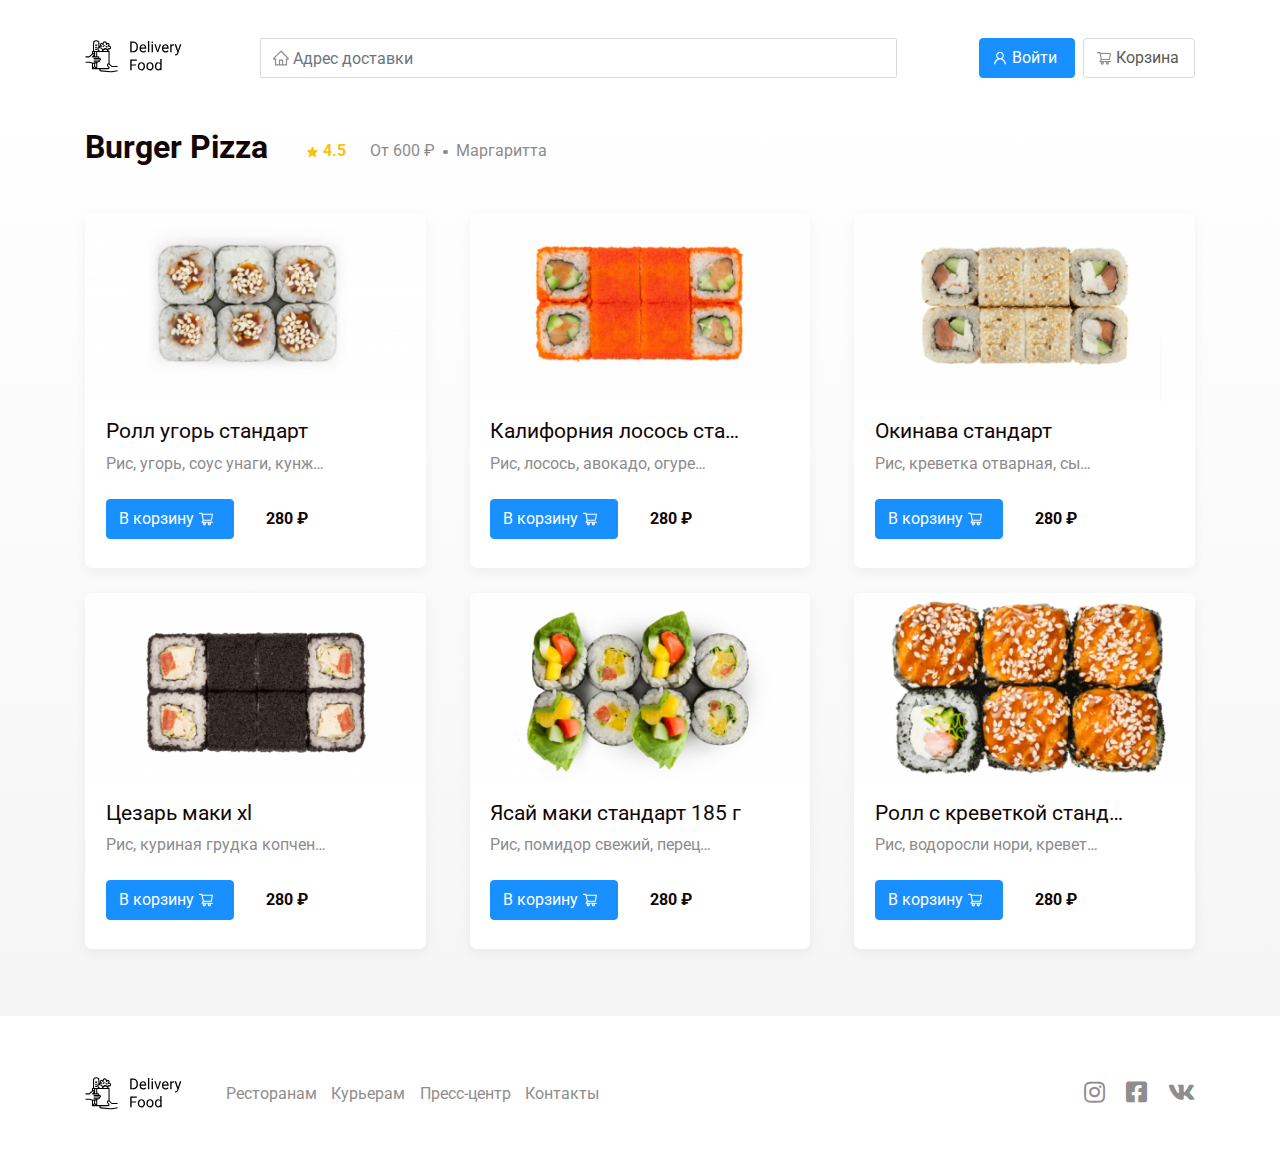
==== commit 2feab653: "add cart-modal (non adaptive)" ====
--- a/restaurant.html
+++ b/restaurant.html
@@ -25,7 +25,7 @@
       src="https://stackpath.bootstrapcdn.com/bootstrap/4.5.2/js/bootstrap.min.js"
       defer
     ></script>
-
+    <script src="js/cart.js" defer></script>
     <title>Delivery food - доставка еды на дом</title>
   </head>
   <body>
@@ -55,7 +55,7 @@
                 <button class="btn btn-primary">
                   <img src="./img/user.svg" alt="user-icon" class="icon" /><span class="btn-caption">Войти</span>
                 </button>
-                <button class="btn btn-outline-secondary">
+                <button class="btn btn-outline-secondary" id="cart">
                   <img
                     src="./img/cart.svg"
                     alt="cart-icon"
@@ -205,6 +205,72 @@
           </div>
         </div>
       </footer>
+      <section class="modal-cart">
+        <div class="modal" tabindex="-1">
+          <div class="modal-dialog">
+            <div class="modal-content">
+              <div class="modal-header">
+                <h5 class="modal-title">Корзина</h5>
+                <button type="button" class="close">&times;</button>
+              </div>
+              <div class="modal-body">
+                <section class="d-flex justify-content-between align-items-center good-item">
+                  <span class="item-name">Ролл угорь стандарт</span>
+                  <section class="d-flex align-items-center counter">
+                    <span class="item-price">250 ₽</span>
+                    <button class="btn btn-outline-primary">&#8722;</button>
+                    <span class="item-number">1</span>
+                    <button class="btn btn-outline-primary">&#43;</button>
+                  </section>
+                </section>
+                <section class="d-flex justify-content-between align-items-center good-item">
+                  <span class="item-name">Ролл угорь стандарт</span>
+                  <section class="d-flex align-items-center counter">
+                    <span class="item-price">250 ₽</span>
+                    <button class="btn btn-outline-primary">&#8722;</button>
+                    <span class="item-number">1</span>
+                    <button class="btn btn-outline-primary">&#43;</button>
+                  </section>
+                </section>
+                <section class="d-flex justify-content-between align-items-center good-item">
+                  <span class="item-name">Ролл угорь стандарт</span>
+                  <section class="d-flex align-items-center counter">
+                    <span class="item-price">250 ₽</span>
+                    <button class="btn btn-outline-primary">&#8722;</button>
+                    <span class="item-number">1</span>
+                    <button class="btn btn-outline-primary">&#43;</button>
+                  </section>
+                </section>
+                <section class="d-flex justify-content-between align-items-center good-item">
+                  <span class="item-name">Ролл угорь стандарт</span>
+                  <section class="d-flex align-items-center counter">
+                    <span class="item-price">250 ₽</span>
+                    <button class="btn btn-outline-primary">&#8722;</button>
+                    <span class="item-number">1</span>
+                    <button class="btn btn-outline-primary">&#43;</button>
+                  </section>
+                </section>
+                <section class="d-flex justify-content-between align-items-center good-item">
+                  <span class="item-name">Ролл угорь стандарт</span>
+                  <section class="d-flex align-items-center counter">
+                    <span class="item-price">250 ₽</span>
+                    <button class="btn btn-outline-primary">&#8722;</button>
+                    <span class="item-number">1</span>
+                    <button class="btn btn-outline-primary">&#43;</button>
+                  </section>
+                </section>
+              </div>
+              <div class="modal-footer d-flex justify-content-between align-items">
+                <span class="time-box d-flex justify-content-center align-items-center cart-sum"><span class="sum">1255 ₽</span></span>
+                <section class="d-flex justify-content-between buttons">
+                  <button class="btn btn-primary">Оформить заказ</button>
+                  <button class="btn btn-outline-secondary" id="cancel">Отмена</button>
+                </section>
+              </div>
+            </div>
+          </div>
+        </div>
+      </section>
     </article>
   </body>
 </html>
--- a/css/style.css
+++ b/css/style.css
@@ -277,9 +277,12 @@
 }
 
 .item-card .good-name {
-  flex: 40%;
+  width: 16rem;
   font-weight: 400;
   margin-bottom: 0.6rem;
+  text-overflow: ellipsis;
+  overflow: hidden;
+  white-space: nowrap;
 }
 
 .good-descr {
@@ -294,6 +297,112 @@
 .goods-info .icon {
   padding-left: 0.25rem;
   padding-right: 0;
+}
+
+.modal-cart {
+  display: none;
+}
+
+.modal {
+  display: flex;
+  position: fixed;
+  width: 100%;
+  height: 100%;
+  top: 0;
+  left: 0;
+  background: rgba(0, 0, 0, 0.4);
+}
+
+.active {
+  display: block;
+}
+
+.modal-dialog {
+  margin: auto;
+  max-width: 48.7rem;
+  width: 95%;
+  min-height: 34.5rem;
+  background: #fff;
+  border-radius: 0.3rem;
+}
+
+.modal-title {
+  font-size: 1.5rem;
+  font-weight: 700;
+}
+.modal-body .btn {
+  margin-left: 0;
+}
+
+.modal-body .item-price {
+  margin-right: 2.6rem;
+  font-size: 1.15rem;
+  font-weight: 700;
+}
+
+.modal-body .btn-outline-primary {
+  font-size: 0.8rem;
+  height: 2rem;
+}
+
+.modal-body .btn-outline-primary:focus {
+  box-shadow: none;
+}
+
+.modal-body .counter {
+  margin-bottom: 0.6rem;
+}
+
+.item-number {
+  margin: 0 13px 0 13px;
+}
+
+.modal-body {
+  margin-bottom: 3.25rem;
+}
+
+.modal-body .good-item {
+  border-bottom: 1px solid #dee2e6;
+  height: 2.6rem;
+}
+
+.modal-body .good-item:not(:first-child) {
+  margin-top: 0.83rem;
+}
+
+.modal-content {
+  padding: 2.5rem 2.8rem;
+}
+
+.modal-footer,
+.modal-header {
+  border: none;
+}
+
+.modal-footer .btn-primary {
+  width: 9.3rem;
+}
+
+.modal-footer .btn-outline-secondary {
+  width: initial;
+}
+
+.modal-content {
+  border: none;
+}
+
+.cart-sum {
+  width: 6.6rem;
+  height: 2.94rem;
+  background-color: #120706;
+  color: #fff;
+  padding: 0.37rem 0.75rem;
+  border-radius: 0.25rem;
+}
+
+.cart-sum .sum {
+  font-size: 1rem;
+  font-weight: 700;
 }
 
 @media screen and (max-width: 1200px) {
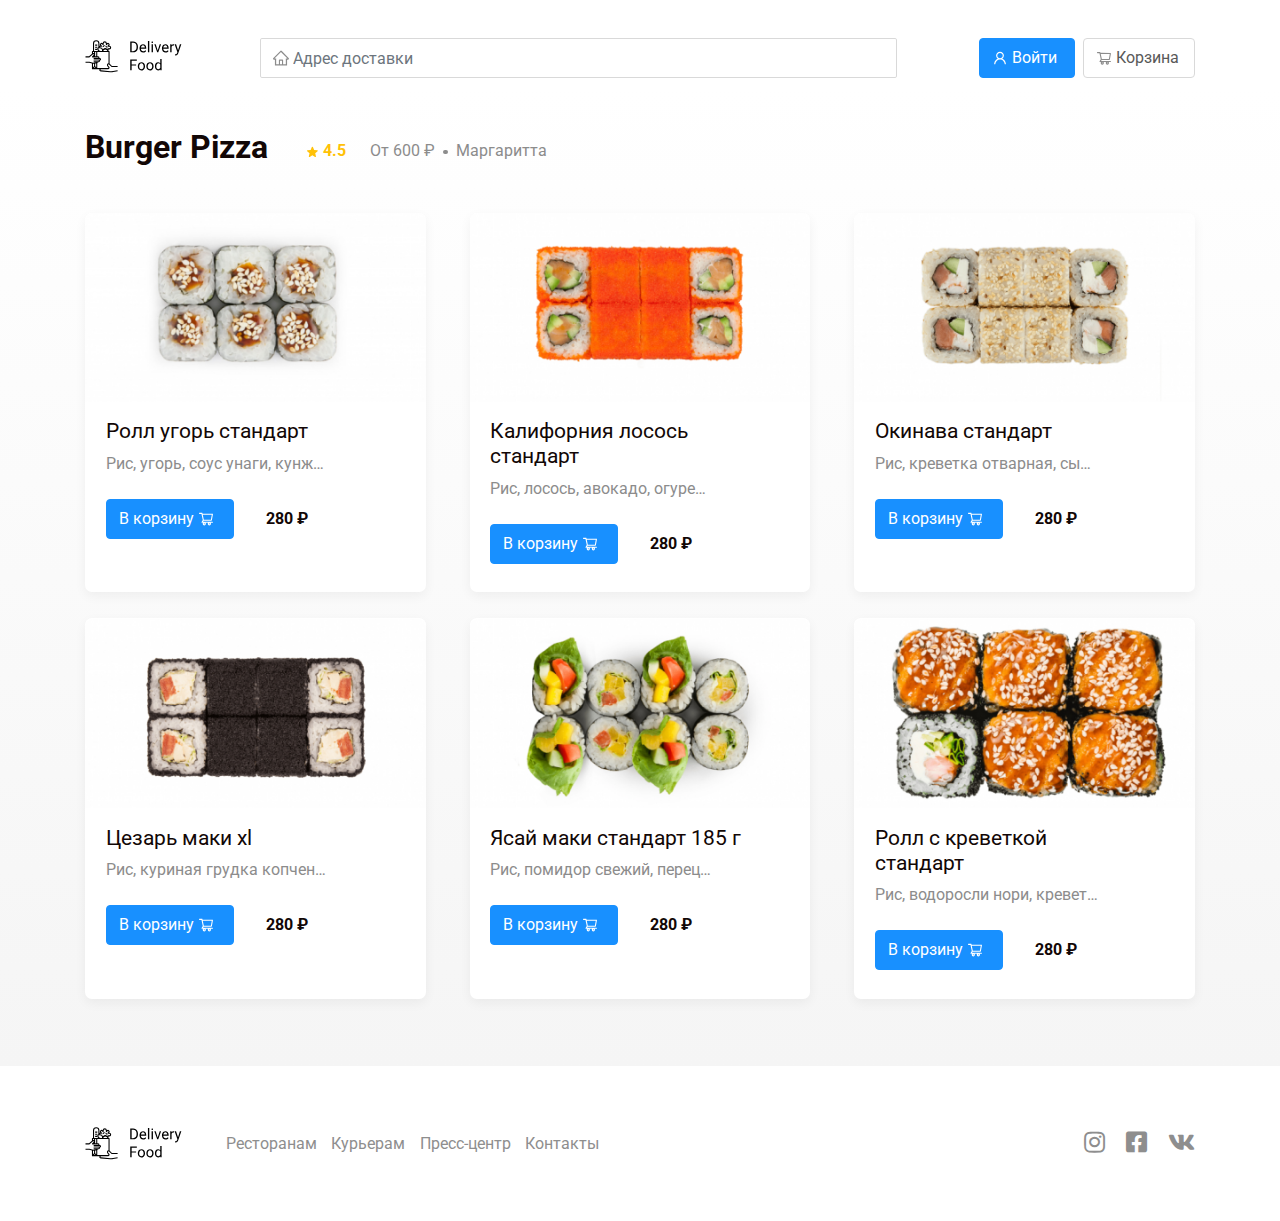
==== commit 07c80cb5: "include cart-modal" ====
--- a/restaurant.html
+++ b/restaurant.html
@@ -206,7 +206,7 @@
         </div>
       </footer>
       <section class="modal-cart">
-        <div class="modal" tabindex="-1">
+        <!-- <div class="modal" tabindex="-1">
           <div class="modal-dialog">
             <div class="modal-content">
               <div class="modal-header">
@@ -216,48 +216,48 @@
               <div class="modal-body">
                 <section class="d-flex justify-content-between align-items-center good-item">
                   <span class="item-name">Ролл угорь стандарт</span>
-                  <section class="d-flex align-items-center counter">
-                    <span class="item-price">250 ₽</span>
-                    <button class="btn btn-outline-primary">&#8722;</button>
-                    <span class="item-number">1</span>
-                    <button class="btn btn-outline-primary">&#43;</button>
-                  </section>
-                </section>
-                <section class="d-flex justify-content-between align-items-center good-item">
-                  <span class="item-name">Ролл угорь стандарт</span>
-                  <section class="d-flex align-items-center counter">
-                    <span class="item-price">250 ₽</span>
-                    <button class="btn btn-outline-primary">&#8722;</button>
-                    <span class="item-number">1</span>
-                    <button class="btn btn-outline-primary">&#43;</button>
-                  </section>
-                </section>
-                <section class="d-flex justify-content-between align-items-center good-item">
-                  <span class="item-name">Ролл угорь стандарт</span>
-                  <section class="d-flex align-items-center counter">
-                    <span class="item-price">250 ₽</span>
-                    <button class="btn btn-outline-primary">&#8722;</button>
-                    <span class="item-number">1</span>
-                    <button class="btn btn-outline-primary">&#43;</button>
-                  </section>
-                </section>
-                <section class="d-flex justify-content-between align-items-center good-item">
-                  <span class="item-name">Ролл угорь стандарт</span>
-                  <section class="d-flex align-items-center counter">
-                    <span class="item-price">250 ₽</span>
-                    <button class="btn btn-outline-primary">&#8722;</button>
-                    <span class="item-number">1</span>
-                    <button class="btn btn-outline-primary">&#43;</button>
-                  </section>
-                </section>
-                <section class="d-flex justify-content-between align-items-center good-item">
-                  <span class="item-name">Ролл угорь стандарт</span>
-                  <section class="d-flex align-items-center counter">
-                    <span class="item-price">250 ₽</span>
-                    <button class="btn btn-outline-primary">&#8722;</button>
-                    <span class="item-number">1</span>
-                    <button class="btn btn-outline-primary">&#43;</button>
-                  </section>
+                  <span class="item-price">250 ₽</span>
+                  <div class="d-flex justify-content-between align-items-center counter">
+                    <button class="btn btn-outline-primary">&#8722;</button>
+                    <span class="item-number">1</span>
+                    <button class="btn btn-outline-primary">&#43;</button>
+                  </div>
+                </section>
+                <section class="d-flex justify-content-between align-items-center good-item">
+                  <span class="item-name">Ролл угорь стандарт</span>
+                  <span class="item-price">250 ₽</span>
+                  <div class="d-flex justify-content-between align-items-center counter">
+                    <button class="btn btn-outline-primary">&#8722;</button>
+                    <span class="item-number">1</span>
+                    <button class="btn btn-outline-primary">&#43;</button>
+                  </div>
+                </section>
+                <section class="d-flex justify-content-between align-items-center good-item">
+                  <span class="item-name">Ролл угорь стандарт</span>
+                  <span class="item-price">250 ₽</span>
+                  <div class="d-flex justify-content-between align-items-center counter">
+                    <button class="btn btn-outline-primary">&#8722;</button>
+                    <span class="item-number">1</span>
+                    <button class="btn btn-outline-primary">&#43;</button>
+                  </div>
+                </section>
+                <section class="d-flex justify-content-between align-items-center good-item">
+                  <span class="item-name">Ролл угорь стандарт</span>
+                  <span class="item-price">250 ₽</span>
+                  <div class="d-flex justify-content-between align-items-center counter">
+                    <button class="btn btn-outline-primary">&#8722;</button>
+                    <span class="item-number">1</span>
+                    <button class="btn btn-outline-primary">&#43;</button>
+                  </div>
+                </section>
+                <section class="d-flex justify-content-between align-items-center good-item">
+                  <span class="item-name">Ролл угорь стандарт</span>
+                  <span class="item-price">250 ₽</span>
+                  <div class="d-flex justify-content-between align-items-center counter">
+                    <button class="btn btn-outline-primary">&#8722;</button>
+                    <span class="item-number">1</span>
+                    <button class="btn btn-outline-primary">&#43;</button>
+                  </div>
                 </section>
               </div>
               <div class="modal-footer d-flex justify-content-between align-items">
@@ -269,7 +269,7 @@
               </div>
             </div>
           </div>
-        </div>
+        </div> -->
       </section>
     </article>
   </body>
--- a/css/style.css
+++ b/css/style.css
@@ -277,12 +277,11 @@
 }
 
 .item-card .good-name {
+  display: flex;
   width: 16rem;
   font-weight: 400;
   margin-bottom: 0.6rem;
-  text-overflow: ellipsis;
-  overflow: hidden;
-  white-space: nowrap;
+  flex-wrap: wrap;
 }
 
 .good-descr {
@@ -300,7 +299,7 @@
 }
 
 .modal-cart {
-  display: none;
+  display: block;
 }
 
 .modal {
@@ -313,9 +312,9 @@
   background: rgba(0, 0, 0, 0.4);
 }
 
-.active {
+/* .active {
   display: block;
-}
+} */
 
 .modal-dialog {
   margin: auto;
@@ -334,10 +333,15 @@
   margin-left: 0;
 }
 
+.modal-body .item-name {
+  flex: 90%;
+}
+
 .modal-body .item-price {
   margin-right: 2.6rem;
   font-size: 1.15rem;
   font-weight: 700;
+  flex: 20%;
 }
 
 .modal-body .btn-outline-primary {
@@ -349,12 +353,12 @@
   box-shadow: none;
 }
 
-.modal-body .counter {
-  margin-bottom: 0.6rem;
+.modal-body .good-item {
+  padding-bottom: 0.6rem;
 }
 
 .item-number {
-  margin: 0 13px 0 13px;
+  margin: 0 0.8rem 0 0.8rem;
 }
 
 .modal-body {
